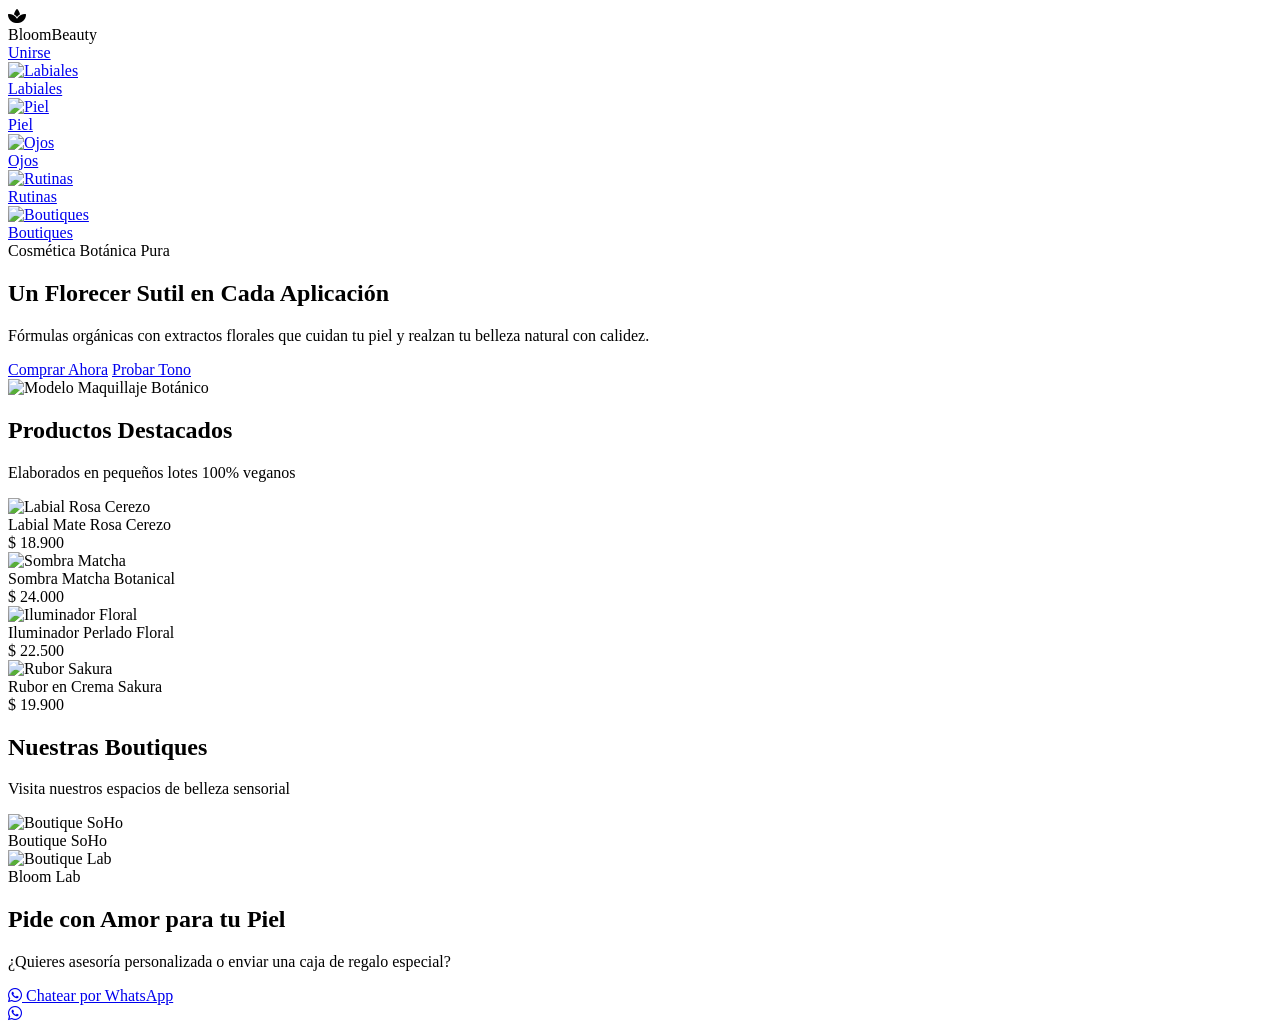
==== index.html @ dfe3e318 "Subiendo html" ====
<!DOCTYPE html>
<html lang="es">
<head>
    <meta charset="UTF-8">
    <meta name="viewport" content="width=device-width, initial-scale=1.0, viewport-fit=cover">
    <title>BloomBeauty Mobile - Cosmética Botánica</title>
    <link rel="stylesheet" href="styles.css">
    
    <!-- Fuentes de Google -->
    <link rel="preconnect" href="https://fonts.googleapis.com">
    <link rel="preconnect" href="https://fonts.gstatic.com" crossorigin>
    <link href="https://fonts.googleapis.com/css2?family=Playfair+Display:ital,wght@0,500;0,700;1,400&family=Plus+Jakarta+Sans:wght@400;500;600;700&display=swap" rel="stylesheet">
    
    <!-- Iconos FontAwesome -->
    <link rel="stylesheet" href="https://cdnjs.cloudflare.com/ajax/libs/font-awesome/6.4.0/css/all.min.css">
</head>
<body>

  <!-- Marco de iPhone 14 Pro Max -->
  <div class="iphone-frame">
    
    <!-- Área Superior con Isla Dinámica -->
    <div class="safe-area-top">
      <div class="dynamic-island"></div>
    </div>

    <!-- Encabezado de la App -->
    <header class="header">
      <div class="logo-container">
        <div class="logo-icon">
          <i class="fa-solid fa-spa"></i>
        </div>
        <span class="logo-title">BloomBeauty</span>
      </div>
      <a href="https://wa.me/573125105438" target="_blank" class="btn-pill-sm">Unirse</a>
    </header>

    <!-- Contenido Principal Desplazable -->
    <main class="main-content">

      <!-- Historias tipo Instagram con Scroll Horizontal -->
      <section class="stories-bar">
        <a href="#labiales" class="story-item">
          <div class="story-ring">
            <img src="https://images.unsplash.com/photo-1586495777744-4413f21062fa?q=80&w=200&auto=format&fit=crop" alt="Labiales">
          </div>
          <span>Labiales</span>
        </a>

        <a href="#piel" class="story-item">
          <div class="story-ring">
            <img src="https://images.unsplash.com/photo-1522337360788-8b13dee7a37e?q=80&w=200&auto=format&fit=crop" alt="Piel">
          </div>
          <span>Piel</span>
        </a>

        <a href="#ojos" class="story-item">
          <div class="story-ring">
            <img src="https://images.unsplash.com/photo-1512496015851-a90fb38ba796?q=80&w=200&auto=format&fit=crop" alt="Ojos">
          </div>
          <span>Ojos</span>
        </a>

        <a href="#rutinas" class="story-item">
          <div class="story-ring">
            <img src="https://images.unsplash.com/photo-1596462502278-27bfdc403348?q=80&w=200&auto=format&fit=crop" alt="Rutinas">
          </div>
          <span>Rutinas</span>
        </a>

        <a href="#boutiques" class="story-item">
          <div class="story-ring">
            <img src="https://images.unsplash.com/photo-1560066984-138dadb4c035?q=80&w=200&auto=format&fit=crop" alt="Boutiques">
          </div>
          <span>Boutiques</span>
        </a>
      </section>

      <!-- Seccion Hero -->
      <section class="hero-card">
        <span class="hero-badge">Cosmética Botánica Pura</span>
        <h1 class="hero-title">Un Florecer Sutil en Cada Aplicación</h1>
        <p class="hero-desc">Fórmulas orgánicas con extractos florales que cuidan tu piel y realzan tu belleza natural con calidez.</p>
        
        <div class="hero-actions">
          <a href="https://wa.me/573125105438" target="_blank" class="btn-primary">Comprar Ahora</a>
          <a href="#tienda" class="btn-secondary">Probar Tono</a>
        </div>

        <div class="arch-frame-hero">
          <img src="https://images.unsplash.com/photo-1522337360788-8b13dee7a37e?q=80&w=800&auto=format&fit=crop" alt="Modelo Maquillaje Botánico">
        </div>
      </section>

      <!-- Seccion Productos Destacados en Arcos -->
      <section id="tienda" class="section-container">
        <div class="section-header">
          <h2>Productos Destacados</h2>
          <p>Elaborados en pequeños lotes 100% veganos</p>
        </div>

        <div class="products-grid">
          <!-- Producto 1 -->
          <div class="product-card">
            <div class="product-arch">
              <img src="https://images.unsplash.com/photo-1586495777744-4413f21062fa?q=80&w=400&auto=format&fit=crop" alt="Labial Rosa Cerezo">
            </div>
            <div class="product-title">Labial Mate Rosa Cerezo</div>
            <div class="product-price">$ 18.900</div>
          </div>

          <!-- Producto 2 -->
          <div class="product-card">
            <div class="product-arch">
              <img src="https://images.unsplash.com/photo-1512496015851-a90fb38ba796?q=80&w=400&auto=format&fit=crop" alt="Sombra Matcha">
            </div>
            <div class="product-title">Sombra Matcha Botanical</div>
            <div class="product-price">$ 24.000</div>
          </div>

          <!-- Producto 3 -->
          <div class="product-card">
            <div class="product-arch">
              <img src="https://images.unsplash.com/photo-1596462502278-27bfdc403348?q=80&w=400&auto=format&fit=crop" alt="Iluminador Floral">
            </div>
            <div class="product-title">Iluminador Perlado Floral</div>
            <div class="product-price">$ 22.500</div>
          </div>

          <!-- Producto 4 -->
          <div class="product-card">
            <div class="product-arch">
              <img src="https://images.unsplash.com/photo-1522337094846-8a83811221f6?q=80&w=400&auto=format&fit=crop" alt="Rubor Sakura">
            </div>
            <div class="product-title">Rubor en Crema Sakura</div>
            <div class="product-price">$ 19.900</div>
          </div>
        </div>
      </section>

      <!-- Galeria de Boutiques en Arcos -->
      <section id="boutiques" class="section-container">
        <div class="section-header">
          <h2>Nuestras Boutiques</h2>
          <p>Visita nuestros espacios de belleza sensorial</p>
        </div>

        <div class="gallery-arch-grid">
          <div class="gallery-arch-card">
            <img src="https://images.unsplash.com/photo-1560066984-138dadb4c035?q=80&w=400&auto=format&fit=crop" alt="Boutique SoHo">
            <div class="gallery-label">Boutique SoHo</div>
          </div>
          <div class="gallery-arch-card">
            <img src="https://images.unsplash.com/photo-1527799820374-dcf8d9d4a388?q=80&w=400&auto=format&fit=crop" alt="Boutique Lab">
            <div class="gallery-label">Bloom Lab</div>
          </div>
        </div>
      </section>

      <!-- Banner de Pedidos y Regalos por WhatsApp -->
      <section class="cta-banner">
        <h2>Pide con Amor para tu Piel</h2>
        <p>¿Quieres asesoría personalizada o enviar una caja de regalo especial?</p>
        <a href="https://wa.me/573125105438" target="_blank" class="btn-whatsapp">
          <i class="fa-brands fa-whatsapp text-lg"></i>
          Chatear por WhatsApp
        </a>
      </section>

    </main>

    <!-- Boton Flotante de WhatsApp -->
    <a href="https://wa.me/573125105438" target="_blank" class="floating-whatsapp" aria-label="Contacto por WhatsApp">
      <i class="fa-brands fa-whatsapp text-2xl text-white"></i>
    </a>

  </div>

</body>
</html>
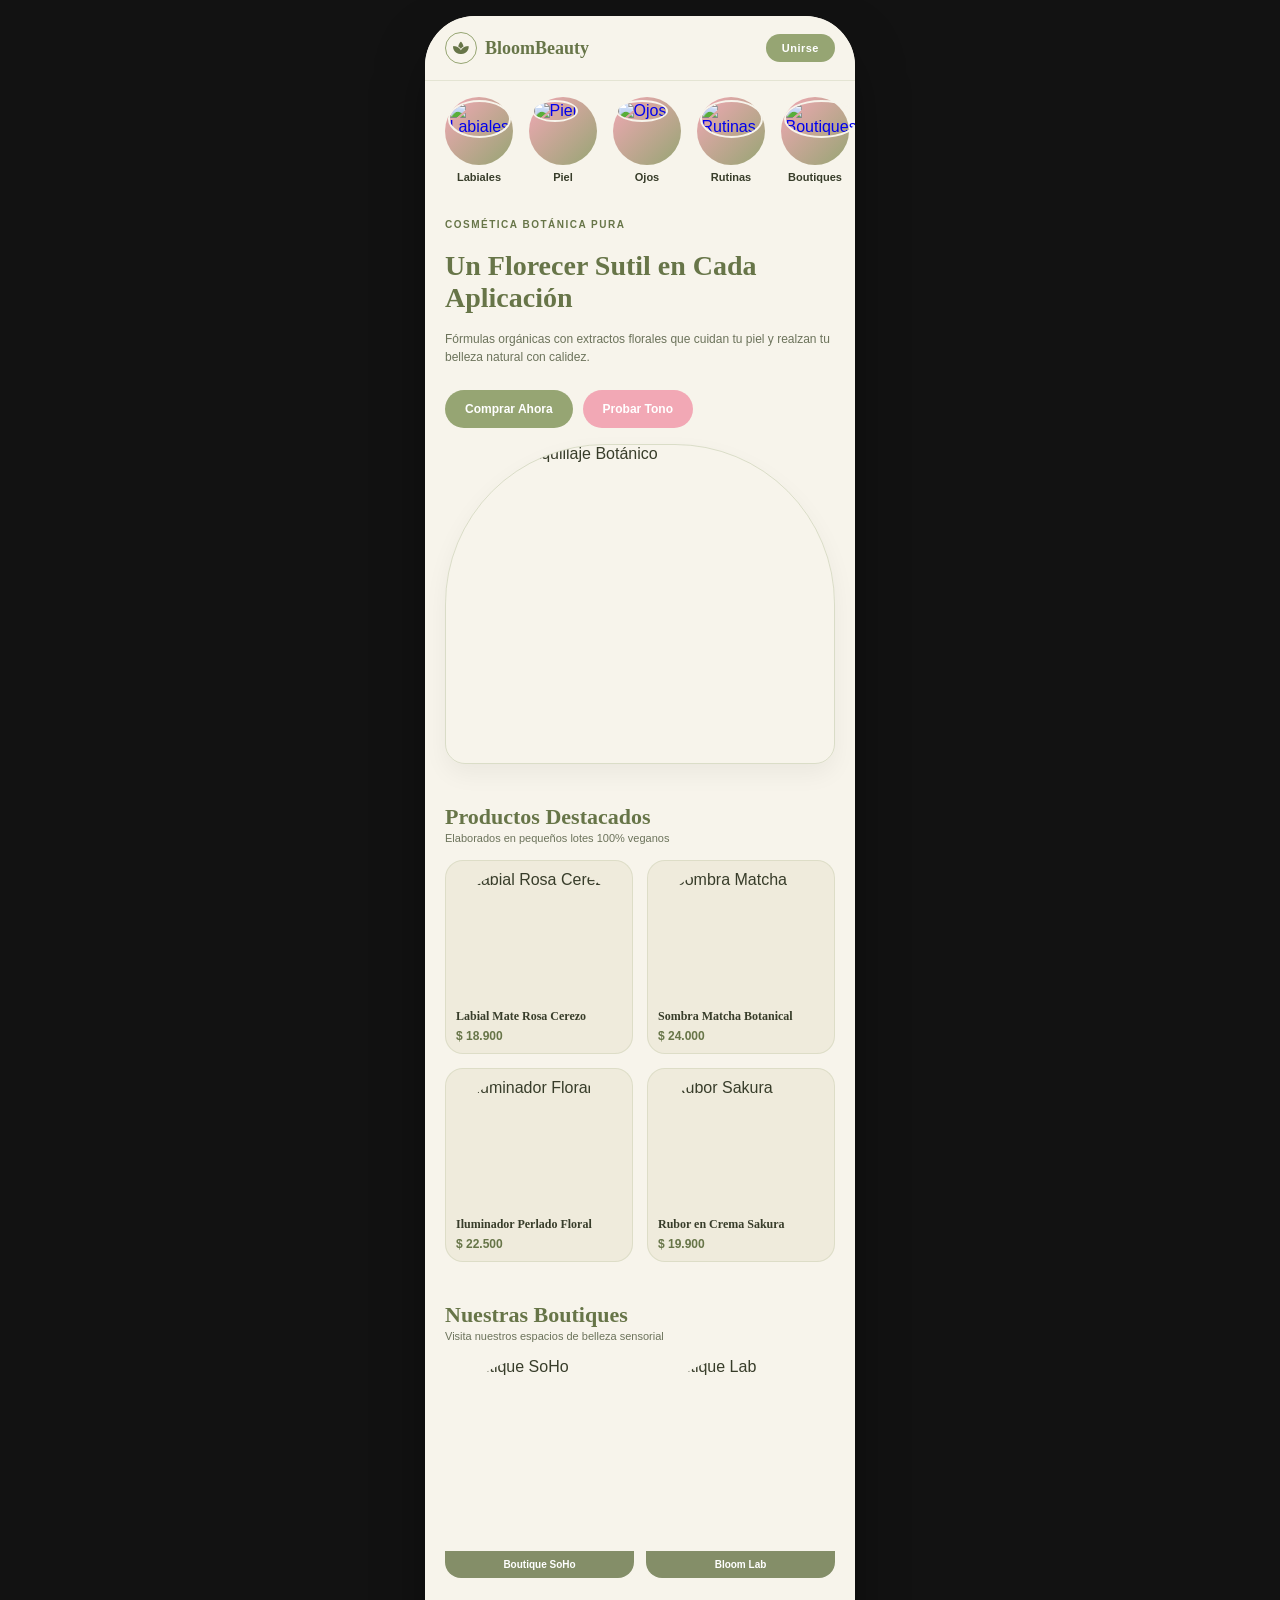
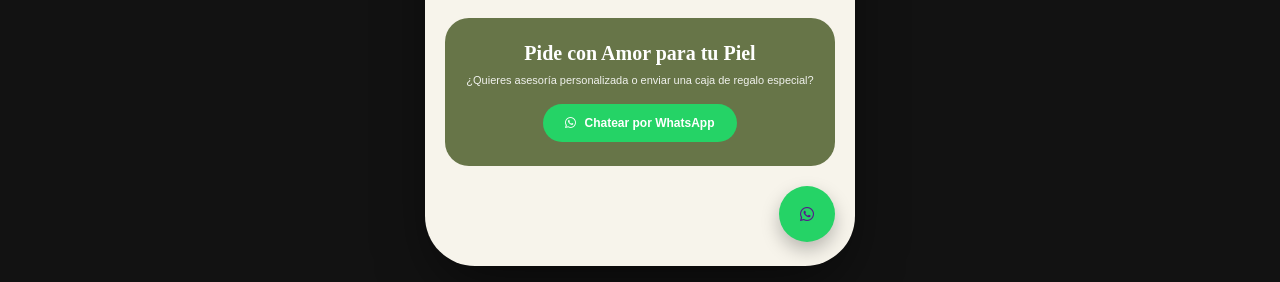
==== commit 0dd1b638: "correccion de link, isla dinamica" ====
--- a/index.html
+++ b/index.html
@@ -18,11 +18,6 @@
 
   <!-- Marco de iPhone 14 Pro Max -->
   <div class="iphone-frame">
-    
-    <!-- Área Superior con Isla Dinámica -->
-    <div class="safe-area-top">
-      <div class="dynamic-island"></div>
-    </div>
 
     <!-- Encabezado de la App -->
     <header class="header">
@@ -32,7 +27,7 @@
         </div>
         <span class="logo-title">BloomBeauty</span>
       </div>
-      <a href="https://wa.me/573125105438" target="_blank" class="btn-pill-sm">Unirse</a>
+      <a href="" target="_blank" class="btn-pill-sm">Unirse</a>
     </header>
 
     <!-- Contenido Principal Desplazable -->
@@ -83,7 +78,7 @@
         <p class="hero-desc">Fórmulas orgánicas con extractos florales que cuidan tu piel y realzan tu belleza natural con calidez.</p>
         
         <div class="hero-actions">
-          <a href="https://wa.me/573125105438" target="_blank" class="btn-primary">Comprar Ahora</a>
+          <a href="" target="_blank" class="btn-primary">Comprar Ahora</a>
           <a href="#tienda" class="btn-secondary">Probar Tono</a>
         </div>
 
@@ -161,7 +156,7 @@
       <section class="cta-banner">
         <h2>Pide con Amor para tu Piel</h2>
         <p>¿Quieres asesoría personalizada o enviar una caja de regalo especial?</p>
-        <a href="https://wa.me/573125105438" target="_blank" class="btn-whatsapp">
+        <a href="" target="_blank" class="btn-whatsapp">
           <i class="fa-brands fa-whatsapp text-lg"></i>
           Chatear por WhatsApp
         </a>
@@ -170,7 +165,7 @@
     </main>
 
     <!-- Boton Flotante de WhatsApp -->
-    <a href="https://wa.me/573125105438" target="_blank" class="floating-whatsapp" aria-label="Contacto por WhatsApp">
+    <a href="" target="_blank" class="floating-whatsapp" aria-label="Contacto por WhatsApp">
       <i class="fa-brands fa-whatsapp text-2xl text-white"></i>
     </a>
 
--- a/styles.css
+++ b/styles.css
@@ -0,0 +1,382 @@
+/* ==========================================================================
+BloomBeauty - Estilos Móviles iPhone 14 Pro Max
+========================================================================== */
+
+/* Variables con la paleta de colores de referencia */
+:root {
+  --bg-cream: #F7F4EB;
+  --card-cream: #EFEBDC;
+  --sage-green: #96A573;
+  --sage-dark: #677548;
+  --sage-light: #C1CE9D;
+  --blush-pink: #F2A8B5;
+  --blush-dark: #E08B9B;
+  --text-dark: #383D2A;
+  --text-muted: #6C735B;
+  --font-serif: 'Playfair Display', serif;
+  --font-sans: 'Plus Jakarta Sans', sans-serif;
+}
+
+* {
+  box-sizing: border-box;
+  margin: 0;
+  padding: 0;
+  -webkit-tap-highlight-color: transparent;
+}
+
+body {
+  background-color: #121212;
+  font-family: var(--font-sans);
+  color: var(--text-dark);
+  display: flex;
+  justify-content: center;
+  align-items: center;
+  min-height: 100vh;
+  padding: 16px 0;
+}
+
+/* Envolvente Frame del iPhone 14 Pro Max (430px x 932px) */
+.iphone-frame {
+  width: 100%;
+  max-width: 430px;
+  min-height: 932px;
+  background-color: var(--bg-cream);
+  border-radius: 50px;
+  overflow: hidden;
+  box-shadow: 0 25px 60px -15px rgba(0, 0, 0, 0.6);
+  position: relative;
+  display: flex;
+  flex-direction: column;
+}
+
+/* Encabezado Principal */
+.header {
+  padding: 16px 20px;
+  display: flex;
+  align-items: center;
+  justify-content: space-between;
+  background-color: var(--bg-cream);
+  border-bottom: 1px solid rgba(150, 165, 115, 0.2);
+  position: sticky;
+  top: 0;
+  z-index: 900;
+}
+
+.logo-container {
+  display: flex;
+  align-items: center;
+  gap: 8px;
+}
+
+.logo-icon {
+  width: 32px;
+  height: 32px;
+  border-radius: 50%;
+  border: 1.5px solid var(--sage-green);
+  display: flex;
+  align-items: center;
+  justify-content: center;
+  color: var(--sage-dark);
+  font-size: 14px;
+}
+
+.logo-title {
+  font-family: var(--font-serif);
+  font-size: 18px;
+  font-weight: 700;
+  color: var(--sage-dark);
+  line-height: 1;
+}
+
+.btn-pill-sm {
+  background-color: var(--sage-green);
+  color: #FFFFFF;
+  padding: 8px 16px;
+  border-radius: 20px;
+  text-decoration: none;
+  font-size: 11px;
+  font-weight: 700;
+  letter-spacing: 0.5px;
+}
+
+/* Contenido Principal con Scroll Interno */
+.main-content {
+  flex: 1;
+  overflow-y: auto;
+  padding-bottom: 80px;
+}
+
+.main-content::-webkit-scrollbar {
+  display: none;
+}
+
+/* Historias tipo Instagram con Scroll Horizontal */
+.stories-bar {
+  display: flex;
+  gap: 16px;
+  padding: 16px 20px;
+  overflow-x: auto;
+  scrollbar-width: none;
+}
+
+.stories-bar::-webkit-scrollbar {
+  display: none;
+}
+
+.story-item {
+  display: flex;
+  flex-direction: column;
+  align-items: center;
+  gap: 6px;
+  flex-shrink: 0;
+  text-decoration: none;
+}
+
+.story-ring {
+  width: 68px;
+  height: 68px;
+  border-radius: 50%;
+  padding: 2.5px;
+  background: linear-gradient(135deg, var(--blush-pink), var(--sage-green));
+}
+
+.story-ring img {
+  width: 100%;
+  height: 100%;
+  border-radius: 50%;
+  object-fit: cover;
+  border: 2px solid var(--bg-cream);
+}
+
+.story-item span {
+  font-size: 11px;
+  font-weight: 600;
+  color: var(--text-dark);
+}
+
+/* Tarjeta Hero */
+.hero-card {
+  padding: 20px;
+  display: flex;
+  flex-direction: column;
+  gap: 16px;
+  position: relative;
+}
+
+.hero-badge {
+  font-size: 10px;
+  text-transform: uppercase;
+  letter-spacing: 1.5px;
+  color: var(--sage-dark);
+  font-weight: 700;
+}
+
+.hero-title {
+  font-family: var(--font-serif);
+  font-size: 28px;
+  line-height: 1.15;
+  color: var(--sage-dark);
+  margin-top: 4px;
+}
+
+.hero-desc {
+  font-size: 12px;
+  color: var(--text-muted);
+  line-height: 1.5;
+}
+
+.hero-actions {
+  display: flex;
+  gap: 10px;
+  margin-top: 8px;
+}
+
+.btn-primary {
+  background-color: var(--sage-green);
+  color: #FFFFFF;
+  padding: 12px 20px;
+  border-radius: 25px;
+  text-decoration: none;
+  font-size: 12px;
+  font-weight: 700;
+}
+
+.btn-secondary {
+  background-color: var(--blush-pink);
+  color: #FFFFFF;
+  padding: 12px 20px;
+  border-radius: 25px;
+  text-decoration: none;
+  font-size: 12px;
+  font-weight: 700;
+}
+
+/* Marco en Arco Hero */
+.arch-frame-hero {
+  width: 100%;
+  height: 320px;
+  border-radius: 160px 160px 20px 20px;
+  overflow: hidden;
+  border: 1px solid rgba(150, 165, 115, 0.3);
+  box-shadow: 0 10px 25px rgba(0,0,0,0.05);
+}
+
+.arch-frame-hero img {
+  width: 100%;
+  height: 100%;
+  object-fit: cover;
+}
+
+/* Grid de Productos */
+.section-container {
+  padding: 20px;
+}
+
+.section-header {
+  margin-bottom: 16px;
+}
+
+.section-header h2 {
+  font-family: var(--font-serif);
+  font-size: 22px;
+  color: var(--sage-dark);
+}
+
+.section-header p {
+  font-size: 11px;
+  color: var(--text-muted);
+  margin-top: 2px;
+}
+
+.products-grid {
+  display: grid;
+  grid-template-columns: 1fr 1fr;
+  gap: 14px;
+}
+
+.product-card {
+  background: var(--card-cream);
+  padding: 10px;
+  border-radius: 18px;
+  border: 1px solid rgba(150, 165, 115, 0.2);
+  display: flex;
+  flex-direction: column;
+}
+
+.product-arch {
+  width: 100%;
+  height: 130px;
+  border-radius: 60px 60px 12px 12px;
+  overflow: hidden;
+  margin-bottom: 8px;
+}
+
+.product-arch img {
+  width: 100%;
+  height: 100%;
+  object-fit: cover;
+}
+
+.product-title {
+  font-family: var(--font-serif);
+  font-size: 12px;
+  font-weight: 700;
+  color: var(--text-dark);
+  line-height: 1.3;
+}
+
+.product-price {
+  font-size: 12px;
+  font-weight: 700;
+  color: var(--sage-dark);
+  margin-top: 4px;
+}
+
+/* Galería en Arcos */
+.gallery-arch-grid {
+  display: flex;
+  gap: 12px;
+}
+
+.gallery-arch-card {
+  flex: 1;
+  height: 220px;
+  border-radius: 90px 90px 16px 16px;
+  overflow: hidden;
+  position: relative;
+}
+
+.gallery-arch-card img {
+  width: 100%;
+  height: 100%;
+  object-fit: cover;
+}
+
+.gallery-label {
+  position: absolute;
+  bottom: 0;
+  left: 0;
+  right: 0;
+  background: rgba(103, 117, 72, 0.8);
+  color: white;
+  font-size: 10px;
+  font-weight: 600;
+  text-align: center;
+  padding: 8px;
+  backdrop-filter: blur(4px);
+}
+
+/* Banner CTA */
+.cta-banner {
+  margin: 20px;
+  padding: 24px 18px;
+  background-color: var(--sage-dark);
+  color: white;
+  border-radius: 24px;
+  text-align: center;
+  position: relative;
+}
+
+.cta-banner h2 {
+  font-family: var(--font-serif);
+  font-size: 20px;
+  margin-bottom: 8px;
+}
+
+.cta-banner p {
+  font-size: 11px;
+  opacity: 0.9;
+  line-height: 1.4;
+  margin-bottom: 16px;
+}
+
+.btn-whatsapp {
+  display: inline-flex;
+  align-items: center;
+  justify-content: center;
+  gap: 8px;
+  background-color: #25D366;
+  color: white;
+  padding: 12px 22px;
+  border-radius: 20px;
+  text-decoration: none;
+  font-weight: 700;
+  font-size: 12px;
+}
+
+/* Botón Flotante WhatsApp */
+.floating-whatsapp {
+  position: absolute;
+  bottom: 24px;
+  right: 20px;
+  width: 56px;
+  height: 56px;
+  background-color: #25D366;
+  border-radius: 50%;
+  display: flex;
+  align-items: center;
+  justify-content: center;
+  box-shadow: 0 8px 18px rgba(0,0,0,0.25);
+  z-index: 1000;
+  text-decoration: none;
+}
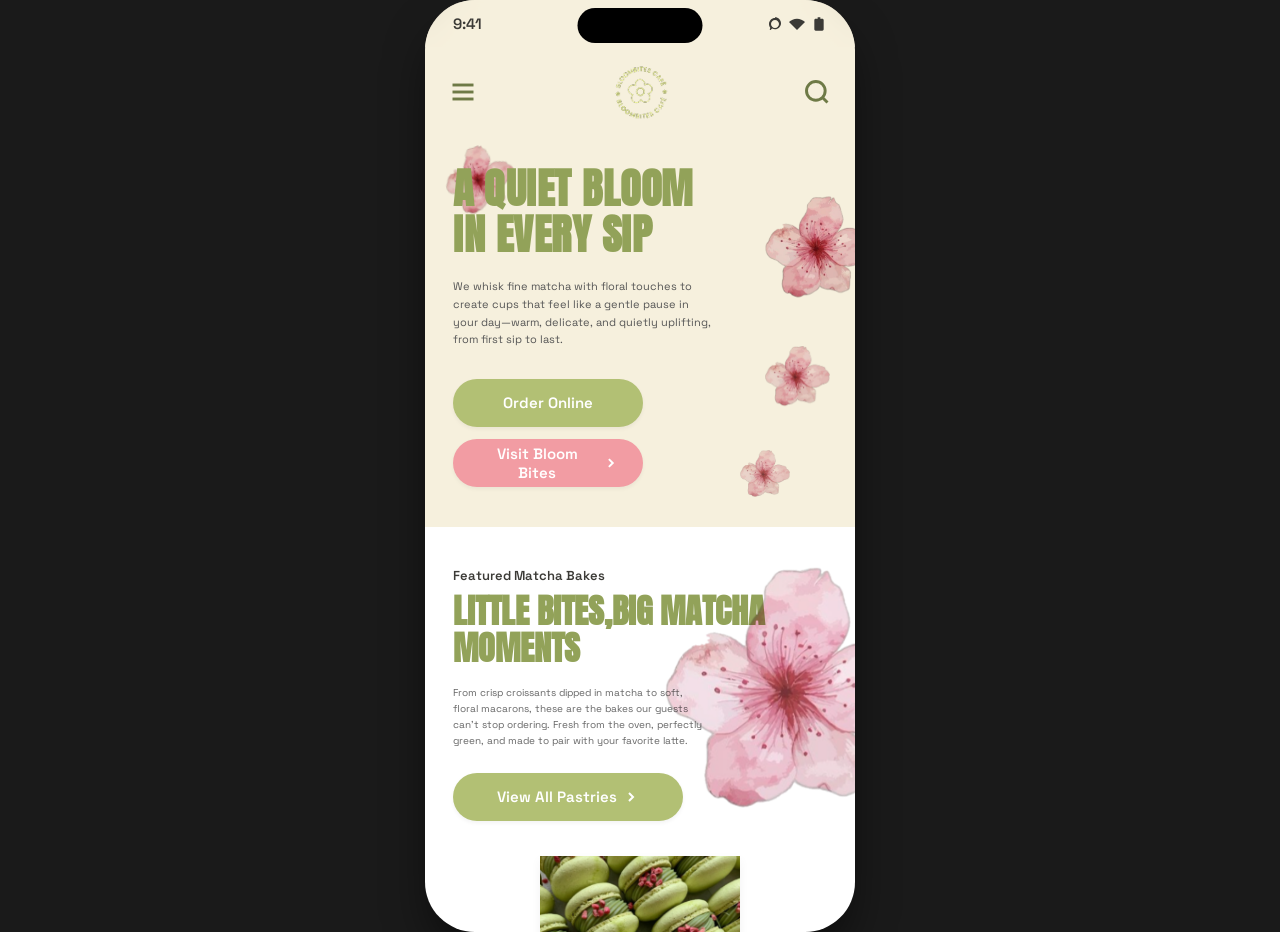
==== commit 30a2fbe4: "correccion de todo" ====
--- a/index.html
+++ b/index.html
@@ -1,174 +1,188 @@
 <!DOCTYPE html>
 <html lang="es">
 <head>
-    <meta charset="UTF-8">
-    <meta name="viewport" content="width=device-width, initial-scale=1.0, viewport-fit=cover">
-    <title>BloomBeauty Mobile - Cosmética Botánica</title>
-    <link rel="stylesheet" href="styles.css">
-    
-    <!-- Fuentes de Google -->
-    <link rel="preconnect" href="https://fonts.googleapis.com">
-    <link rel="preconnect" href="https://fonts.gstatic.com" crossorigin>
-    <link href="https://fonts.googleapis.com/css2?family=Playfair+Display:ital,wght@0,500;0,700;1,400&family=Plus+Jakarta+Sans:wght@400;500;600;700&display=swap" rel="stylesheet">
-    
-    <!-- Iconos FontAwesome -->
-    <link rel="stylesheet" href="https://cdnjs.cloudflare.com/ajax/libs/font-awesome/6.4.0/css/all.min.css">
+  <meta charset="UTF-8">
+  <meta name="viewport" content="width=device-width, initial-scale=1.0">
+  <title>BloomBites Cafe</title>
+  <link rel="stylesheet" href="styles.css">
+  <link rel="preconnect" href="https://fonts.googleapis.com">
+  <link rel="preconnect" href="https://fonts.gstatic.com" crossorigin>
+  <link href="https://fonts.googleapis.com/css2?family=Anton&family=Space+Grotesk:wght@400;500;600;700&display=swap" rel="stylesheet">
 </head>
 <body>
 
-  <!-- Marco de iPhone 14 Pro Max -->
-  <div class="iphone-frame">
+  <div class="iphone-viewport">
+    
+    <!-- iPhone 16 Plus Status Bar -->
+    <div class="status-bar">
+      <div class="time">9:41</div>
+      <div class="dynamic-island"></div>
+      <div class="icons">
+        <svg class="icon" viewBox="0 0 24 24"><path fill="currentColor" d="M12 3c-4.97 0-9 4.03-9 9 0 2.12.74 4.07 1.97 5.61L4.35 19.4c-.39.39-.39 1.02 0 1.41.39.39 1.02.39 1.41 0l1.9-1.9C9.22 19.55 10.57 20 12 20c4.97 0 9-4.03 9-9s-4.03-9-9-9zm0 15c-3.31 0-6-2.69-6-6s2.69-6 6-6 6 2.69 6 6-2.69 6-6 6z"/></svg>
+        <svg class="icon" viewBox="0 0 24 24"><path fill="currentColor" d="M12 4C7.31 4 3.07 5.9 0 8.98L12 21 24 8.98C20.93 5.9 16.69 4 12 4z"/></svg>
+        <svg class="icon" viewBox="0 0 24 24"><path fill="currentColor" d="M17 4h-3V2h-4v2H7c-1.1 0-2 .9-2 2v14c0 1.1.9 2 2 2h10c1.1 0 2-.9 2-2V6c0-1.1-.9-2-2-2z"/></svg>
+      </div>
+    </div>
 
-    <!-- Encabezado de la App -->
-    <header class="header">
-      <div class="logo-container">
-        <div class="logo-icon">
-          <i class="fa-solid fa-spa"></i>
-        </div>
-        <span class="logo-title">BloomBeauty</span>
-      </div>
-      <a href="" target="_blank" class="btn-pill-sm">Unirse</a>
-    </header>
+    <div class="app-content">
 
-    <!-- Contenido Principal Desplazable -->
-    <main class="main-content">
+      <!-- Navigation Bar -->
+      <nav class="navbar">
+        <button class="nav-btn" aria-label="Menu">
+          <svg viewBox="0 0 24 24" fill="none" stroke="currentColor" stroke-width="2.5"><line x1="3" y1="6" x2="21" y2="6"/><line x1="3" y1="12" x2="21" y2="12"/><line x1="3" y1="18" x2="21" y2="18"/></svg>
+        </button>
+        
+        <img src="images/blossomcafe 1.png" class="brand-logo-img" alt="BloomBites Cafe Logo">
 
-      <!-- Historias tipo Instagram con Scroll Horizontal -->
-      <section class="stories-bar">
-        <a href="#labiales" class="story-item">
-          <div class="story-ring">
-            <img src="https://images.unsplash.com/photo-1586495777744-4413f21062fa?q=80&w=200&auto=format&fit=crop" alt="Labiales">
-          </div>
-          <span>Labiales</span>
-        </a>
+        <button class="nav-btn" aria-label="Search">
+          <svg viewBox="0 0 24 24" fill="none" stroke="currentColor" stroke-width="2.5"><circle cx="11" cy="11" r="8"/><line x1="21" y1="21" x2="16.65" y2="16.65"/></svg>
+        </button>
+      </nav>
 
-        <a href="#piel" class="story-item">
-          <div class="story-ring">
-            <img src="https://images.unsplash.com/photo-1522337360788-8b13dee7a37e?q=80&w=200&auto=format&fit=crop" alt="Piel">
-          </div>
-          <span>Piel</span>
-        </a>
+      <!-- HERO SECTION -->
+      <section class="hero-section">
+        <!-- Cherry Blossoms -->
+        <img src="images/Flor de cerezo decorativa.png" class="flower-deco flower-top-left" alt="Flor de cerezo decorativa">
+        <img src="images/Flor de cerezo decorativa.png" class="flower-deco flower-top-right" alt="Flor de cerezo decorativa">
+        <img src="images/Flor de cerezo decorativa.png" class="flower-deco flower-mid-right" alt="Flor de cerezo decorativa">
+        <img src="images/Flor de cerezo decorativa.png" class="flower-deco flower-bottom-right" alt="Flor de cerezo decorativa">
 
-        <a href="#ojos" class="story-item">
-          <div class="story-ring">
-            <img src="https://images.unsplash.com/photo-1512496015851-a90fb38ba796?q=80&w=200&auto=format&fit=crop" alt="Ojos">
-          </div>
-          <span>Ojos</span>
-        </a>
+        <h1 class="hero-title">
+          A Quiet Bloom<br>in Every Sip
+        </h1>
 
-        <a href="#rutinas" class="story-item">
-          <div class="story-ring">
-            <img src="https://images.unsplash.com/photo-1596462502278-27bfdc403348?q=80&w=200&auto=format&fit=crop" alt="Rutinas">
-          </div>
-          <span>Rutinas</span>
-        </a>
+        <p class="hero-desc">
+          We whisk fine matcha with floral touches to create cups that feel like a gentle pause in your day—warm, delicate, and quietly uplifting, from first sip to last.
+        </p>
 
-        <a href="#boutiques" class="story-item">
-          <div class="story-ring">
-            <img src="https://images.unsplash.com/photo-1560066984-138dadb4c035?q=80&w=200&auto=format&fit=crop" alt="Boutiques">
-          </div>
-          <span>Boutiques</span>
-        </a>
-      </section>
-
-      <!-- Seccion Hero -->
-      <section class="hero-card">
-        <span class="hero-badge">Cosmética Botánica Pura</span>
-        <h1 class="hero-title">Un Florecer Sutil en Cada Aplicación</h1>
-        <p class="hero-desc">Fórmulas orgánicas con extractos florales que cuidan tu piel y realzan tu belleza natural con calidez.</p>
-        
-        <div class="hero-actions">
-          <a href="" target="_blank" class="btn-primary">Comprar Ahora</a>
-          <a href="#tienda" class="btn-secondary">Probar Tono</a>
-        </div>
-
-        <div class="arch-frame-hero">
-          <img src="https://images.unsplash.com/photo-1522337360788-8b13dee7a37e?q=80&w=800&auto=format&fit=crop" alt="Modelo Maquillaje Botánico">
+        <div class="hero-buttons">
+          <button class="btn btn-green">Order Online</button>
+          <button class="btn btn-pink">
+            Visit Bloom Bites 
+            <svg class="btn-arrow" viewBox="0 0 24 24" fill="none" stroke="currentColor" stroke-width="3"><polyline points="9 18 15 12 9 6"/></svg>
+          </button>
         </div>
       </section>
 
-      <!-- Seccion Productos Destacados en Arcos -->
-      <section id="tienda" class="section-container">
-        <div class="section-header">
-          <h2>Productos Destacados</h2>
-          <p>Elaborados en pequeños lotes 100% veganos</p>
+      <!-- FEATURED SECTION -->
+      <section class="featured-section">
+        <img src="images/Flor de cerezo decorativa.png" class="flower-deco feature-bg-flower" alt="Flor decorativa de fondo">
+
+        <div class="section-subtitle">Featured Matcha Bakes</div>
+        <h2 class="section-title">
+          Little Bites,Big Matcha<br>Moments
+        </h2>
+
+        <p class="featured-desc">
+          From crisp croissants dipped in matcha to soft, floral macarons, these are the bakes our guests can't stop ordering. Fresh from the oven, perfectly green, and made to pair with your favorite latte.
+        </p>
+
+        <div class="btn-wrapper">
+          <button class="btn btn-green btn-with-arrow">
+            View All Pastries
+            <svg class="btn-arrow" viewBox="0 0 24 24" fill="none" stroke="currentColor" stroke-width="3"><polyline points="9 18 15 12 9 6"/></svg>
+          </button>
         </div>
 
-        <div class="products-grid">
-          <!-- Producto 1 -->
+        <!-- Product Slider -->
+        <div class="product-slider">
+          <button class="slider-arrow arrow-left" aria-label="Anterior">
+            <svg viewBox="0 0 24 24" fill="none" stroke="currentColor" stroke-width="3"><polyline points="15 18 9 12 15 6"/></svg>
+          </button>
+
           <div class="product-card">
-            <div class="product-arch">
-              <img src="https://images.unsplash.com/photo-1586495777744-4413f21062fa?q=80&w=400&auto=format&fit=crop" alt="Labial Rosa Cerezo">
-            </div>
-            <div class="product-title">Labial Mate Rosa Cerezo</div>
-            <div class="product-price">$ 18.900</div>
+            <img src="images/Matcha Raspberry Blossom Macarons.png" class="product-img" alt="Matcha Raspberry Blossom Macarons">
+            <h3 class="product-title">Matcha Raspberry<br>Blossom Macarons</h3>
+            <div class="product-price">$ 4.99</div>
           </div>
 
-          <!-- Producto 2 -->
-          <div class="product-card">
-            <div class="product-arch">
-              <img src="https://images.unsplash.com/photo-1512496015851-a90fb38ba796?q=80&w=400&auto=format&fit=crop" alt="Sombra Matcha">
+          <button class="slider-arrow arrow-right" aria-label="Siguiente">
+            <svg viewBox="0 0 24 24" fill="none" stroke="currentColor" stroke-width="3"><polyline points="9 18 15 12 9 6"/></svg>
+          </button>
+        </div>
+      </section>
+
+      <!-- BRANCHES SECTION -->
+      <section class="branches-section">
+        <div class="section-subtitle center">Our Branches</div>
+        <h2 class="section-title center">TOP BloomBites in NYC</h2>
+
+        <div class="branch-slider">
+          <button class="slider-arrow arrow-left" aria-label="Anterior">
+            <svg viewBox="0 0 24 24" fill="none" stroke="currentColor" stroke-width="3"><polyline points="15 18 9 12 15 6"/></svg>
+          </button>
+
+          <div class="arch-card">
+            <div class="arch-frame">
+              <img src="images/more matcha storefront.png" class="arch-img" alt="more matcha storefront">
             </div>
-            <div class="product-title">Sombra Matcha Botanical</div>
-            <div class="product-price">$ 24.000</div>
+            <div class="arch-footer">
+              <span class="branch-name">Name</span>
+              <button class="btn-find">
+                Find us 
+                <svg viewBox="0 0 24 24" fill="currentColor"><path d="M12 2C8.13 2 5 5.13 5 9c0 5.25 7 13 7 13s7-7.75 7-13c0-3.87-3.13-7-7-7zm0 9.5c-1.38 0-2.5-1.12-2.5-2.5s1.12-2.5 2.5-2.5 2.5 1.12 2.5 2.5-1.12 2.5-2.5 2.5z"/></svg>
+              </button>
+            </div>
           </div>
 
-          <!-- Producto 3 -->
-          <div class="product-card">
-            <div class="product-arch">
-              <img src="https://images.unsplash.com/photo-1596462502278-27bfdc403348?q=80&w=400&auto=format&fit=crop" alt="Iluminador Floral">
-            </div>
-            <div class="product-title">Iluminador Perlado Floral</div>
-            <div class="product-price">$ 22.500</div>
-          </div>
+          <button class="slider-arrow arrow-right" aria-label="Siguiente">
+            <svg viewBox="0 0 24 24" fill="none" stroke="currentColor" stroke-width="3"><polyline points="9 18 15 12 9 6"/></svg>
+          </button>
+        </div>
+      </section>
 
-          <!-- Producto 4 -->
-          <div class="product-card">
-            <div class="product-arch">
-              <img src="https://images.unsplash.com/photo-1522337094846-8a83811221f6?q=80&w=400&auto=format&fit=crop" alt="Rubor Sakura">
-            </div>
-            <div class="product-title">Rubor en Crema Sakura</div>
-            <div class="product-price">$ 19.900</div>
+      <!-- ORDER / PROMO BANNER -->
+      <section class="promo-banner">
+        <img src="images/Matcha swirl background.png" class="promo-bg" alt="Matcha swirl background">
+        <div class="promo-overlay"></div>
+
+        <div class="promo-content">
+          <h2 class="promo-title">
+            Order with Love,<br>For your Love!
+          </h2>
+
+          <p class="promo-desc">
+            From crisp croissants dipped in matcha to soft, floral macarons, these are the bakes our guests can't stop ordering. Fresh from the oven, perfectly green, and made to pair with your favorite latte.
+          </p>
+
+          <div class="promo-buttons">
+            <button class="btn btn-green btn-icon">
+              Send a Gift Box
+              <svg viewBox="0 0 24 24" fill="none" stroke="currentColor" stroke-width="2"><rect x="3" y="8" width="18" height="12" rx="2"/><path d="M12 8v12"/><path d="M19 12H5"/><path d="M7.5 8C7 8 5 7 5 5.5S6.5 3 8 3c2.5 0 4 5 4 5s1.5-5 4-5c1.5 0 3 1.1 3 2.5S17 8 16.5 8"/></svg>
+            </button>
+
+            <button class="btn btn-pink btn-icon">
+              Schedule a Delivery
+              <svg viewBox="0 0 24 24" fill="none" stroke="currentColor" stroke-width="2"><rect x="3" y="4" width="18" height="18" rx="2" ry="2"/><line x1="16" y1="2" x2="16" y2="6"/><line x1="8" y1="2" x2="8" y2="6"/><line x1="3" y1="10" x2="21" y2="10"/><circle cx="12" cy="15" r="1"/></svg>
+            </button>
           </div>
         </div>
       </section>
 
-      <!-- Galeria de Boutiques en Arcos -->
-      <section id="boutiques" class="section-container">
-        <div class="section-header">
-          <h2>Nuestras Boutiques</h2>
-          <p>Visita nuestros espacios de belleza sensorial</p>
+      <!-- FOOTER -->
+      <footer class="footer">
+        <img src="images/blossomcafe 1.png" class="footer-logo-img" alt="BloomBites Cafe Logo Footer">
+
+        <ul class="footer-nav">
+          <li><a href="#">Shop</a></li>
+          <li><a href="#">Categories</a></li>
+          <li><a href="#">About</a></li>
+          <li><a href="#">Contact</a></li>
+        </ul>
+
+        <div class="footer-socials">
+          <a href="#" aria-label="Phone"><svg viewBox="0 0 24 24" fill="none" stroke="currentColor" stroke-width="2"><path d="M22 16.92v3a2 2 0 0 1-2.18 2 19.79 19.79 0 0 1-8.63-3.07 19.5 19.5 0 0 1-6-6 19.79 19.79 0 0 1-3.07-8.67A2 2 0 0 1 4.11 2h3a2 2 0 0 1 2 1.72 12.84 12.84 0 0 0 .7 2.81 2 2 0 0 1-.45 2.11L8.09 9.91a16 16 0 0 0 6 6l1.27-1.27a2 2 0 0 1 2.11-.45 12.84 12.84 0 0 0 2.81.7A2 2 0 0 1 22 16.92z"/></svg></a>
+          <a href="#" aria-label="Telegram"><svg viewBox="0 0 24 24" fill="none" stroke="currentColor" stroke-width="2"><line x1="22" y1="2" x2="11" y2="13"/><polygon points="22 2 15 22 11 13 2 9 22 2"/></svg></a>
+          <a href="#" aria-label="Location"><svg viewBox="0 0 24 24" fill="none" stroke="currentColor" stroke-width="2"><path d="M21 10c0 7-9 13-9 13s-9-6-9-13a9 9 0 0 1 18 0z"/><circle cx="12" cy="10" r="3"/></svg></a>
+          <a href="#" aria-label="Instagram"><svg viewBox="0 0 24 24" fill="none" stroke="currentColor" stroke-width="2"><rect x="2" y="2" width="20" height="20" rx="5" ry="5"/><path d="M16 11.37A4 4 0 1 1 12.63 8 4 4 0 0 1 16 11.37z"/><line x1="17.5" y1="6.5" x2="17.51" y2="6.5"/></svg></a>
         </div>
 
-        <div class="gallery-arch-grid">
-          <div class="gallery-arch-card">
-            <img src="https://images.unsplash.com/photo-1560066984-138dadb4c035?q=80&w=400&auto=format&fit=crop" alt="Boutique SoHo">
-            <div class="gallery-label">Boutique SoHo</div>
-          </div>
-          <div class="gallery-arch-card">
-            <img src="https://images.unsplash.com/photo-1527799820374-dcf8d9d4a388?q=80&w=400&auto=format&fit=crop" alt="Boutique Lab">
-            <div class="gallery-label">Bloom Lab</div>
-          </div>
+        <div class="footer-copy">
+          © 2025 Bloom Bites NYC. All rights reserved.
         </div>
-      </section>
+      </footer>
 
-      <!-- Banner de Pedidos y Regalos por WhatsApp -->
-      <section class="cta-banner">
-        <h2>Pide con Amor para tu Piel</h2>
-        <p>¿Quieres asesoría personalizada o enviar una caja de regalo especial?</p>
-        <a href="" target="_blank" class="btn-whatsapp">
-          <i class="fa-brands fa-whatsapp text-lg"></i>
-          Chatear por WhatsApp
-        </a>
-      </section>
-
-    </main>
-
-    <!-- Boton Flotante de WhatsApp -->
-    <a href="" target="_blank" class="floating-whatsapp" aria-label="Contacto por WhatsApp">
-      <i class="fa-brands fa-whatsapp text-2xl text-white"></i>
-    </a>
-
+    </div>
   </div>
 
 </body>
--- a/styles.css
+++ b/styles.css
@@ -1,382 +1,507 @@
-/* ==========================================================================
-BloomBeauty - Estilos Móviles iPhone 14 Pro Max
-========================================================================== */
-
-/* Variables con la paleta de colores de referencia */
 :root {
-  --bg-cream: #F7F4EB;
-  --card-cream: #EFEBDC;
-  --sage-green: #96A573;
-  --sage-dark: #677548;
-  --sage-light: #C1CE9D;
-  --blush-pink: #F2A8B5;
-  --blush-dark: #E08B9B;
-  --text-dark: #383D2A;
-  --text-muted: #6C735B;
-  --font-serif: 'Playfair Display', serif;
-  --font-sans: 'Plus Jakarta Sans', sans-serif;
+  --bg-cream: #f6f0dd;
+  --bg-white: #ffffff;
+  --text-primary: #3b3a36;
+  --text-olive-dark: #6e7a46;
+  --text-olive: #92a259;
+  --btn-green: #b2c074;
+  --btn-pink: #f29ca3;
+  --font-heading: 'Anton', sans-serif;
+  --font-body: 'Space Grotesk', sans-serif;
 }
 
 * {
   box-sizing: border-box;
   margin: 0;
   padding: 0;
-  -webkit-tap-highlight-color: transparent;
 }
 
 body {
-  background-color: #121212;
-  font-family: var(--font-sans);
-  color: var(--text-dark);
+  background-color: #1a1a1a;
   display: flex;
   justify-content: center;
   align-items: center;
   min-height: 100vh;
-  padding: 16px 0;
-}
-
-/* Envolvente Frame del iPhone 14 Pro Max (430px x 932px) */
-.iphone-frame {
-  width: 100%;
-  max-width: 430px;
-  min-height: 932px;
+  font-family: var(--font-body);
+  color: var(--text-primary);
+  -webkit-font-smoothing: antialiased;
+}
+
+/* Contenedor con las dimensiones exactas de iPhone 16 Plus */
+.iphone-viewport {
+  width: 430px;
+  height: 932px;
   background-color: var(--bg-cream);
+  position: relative;
+  overflow-y: auto;
+  overflow-x: hidden;
+  box-shadow: 0 25px 50px -12px rgba(0, 0, 0, 0.7);
   border-radius: 50px;
-  overflow: hidden;
-  box-shadow: 0 25px 60px -15px rgba(0, 0, 0, 0.6);
-  position: relative;
-  display: flex;
-  flex-direction: column;
-}
-
-/* Encabezado Principal */
-.header {
-  padding: 16px 20px;
-  display: flex;
-  align-items: center;
+}
+
+.iphone-viewport::-webkit-scrollbar {
+  display: none;
+}
+
+/* Status Bar de iOS */
+.status-bar {
+  height: 47px;
+  display: flex;
   justify-content: space-between;
-  background-color: var(--bg-cream);
-  border-bottom: 1px solid rgba(150, 165, 115, 0.2);
+  align-items: center;
+  padding: 0 28px;
   position: sticky;
   top: 0;
-  z-index: 900;
-}
-
-.logo-container {
-  display: flex;
-  align-items: center;
-  gap: 8px;
-}
-
-.logo-icon {
+  z-index: 100;
+  background-color: rgba(246, 240, 221, 0.95);
+  backdrop-filter: blur(10px);
+}
+
+.time {
+  font-weight: 600;
+  font-size: 15px;
+}
+
+.dynamic-island {
+  width: 125px;
+  height: 35px;
+  background-color: #000;
+  border-radius: 20px;
+  position: absolute;
+  left: 50%;
+  transform: translateX(-50%);
+  top: 8px;
+}
+
+.icons {
+  display: flex;
+  gap: 6px;
+  align-items: center;
+}
+
+.icons .icon {
+  width: 16px;
+  height: 16px;
+}
+
+/* Navigation Header */
+.navbar {
+  display: flex;
+  justify-content: space-between;
+  align-items: center;
+  padding: 12px 24px;
+}
+
+.nav-btn {
+  background: none;
+  border: none;
+  cursor: pointer;
+  color: var(--text-olive-dark);
+  width: 28px;
+  height: 28px;
+}
+
+.brand-logo-img {
+  width: 65px;
+  height: 65px;
+  object-fit: contain;
+}
+
+.footer-logo-img {
+  width: 75px;
+  height: 75px;
+  object-fit: contain;
+  filter: brightness(0) invert(1);
+  margin-bottom: 20px;
+}
+
+/* Shared Buttons Style */
+.btn {
+  height: 48px;
+  border-radius: 24px;
+  border: none;
+  font-family: var(--font-body);
+  font-weight: 600;
+  font-size: 15px;
+  color: white;
+  display: flex;
+  align-items: center;
+  justify-content: center;
+  padding: 0 24px;
+  cursor: pointer;
+  box-shadow: 0 2px 4px rgba(0,0,0,0.05);
+}
+
+.btn-green {
+  background-color: var(--btn-green);
+}
+
+.btn-pink {
+  background-color: var(--btn-pink);
+}
+
+.btn-arrow {
+  width: 16px;
+  height: 16px;
+  margin-left: 6px;
+}
+
+.btn-icon svg {
+  width: 18px;
+  height: 18px;
+  margin-left: 8px;
+}
+
+/* Hero Section */
+.hero-section {
+  padding: 30px 28px 40px;
+  position: relative;
+}
+
+.flower-deco {
+  position: absolute;
+  pointer-events: none;
+  mix-blend-mode: multiply;
+  object-fit: contain;
+}
+
+.flower-top-left {
+  width: 70px;
+  top: 10px;
+  left: 20px;
+  transform: rotate(-15deg);
+}
+
+.flower-top-right {
+  width: 110px;
+  top: 60px;
+  right: -20px;
+}
+
+.flower-mid-right {
+  width: 65px;
+  top: 210px;
+  right: 25px;
+  opacity: 0.9;
+}
+
+.flower-bottom-right {
+  width: 50px;
+  bottom: 30px;
+  right: 65px;
+  opacity: 0.8;
+}
+
+.hero-title {
+  font-family: var(--font-heading);
+  font-size: 42px;
+  line-height: 1.1;
+  color: var(--text-olive);
+  text-transform: uppercase;
+  margin-bottom: 20px;
+  position: relative;
+  z-index: 2;
+  letter-spacing: 0.5px;
+}
+
+.hero-desc {
+  font-size: 11px;
+  line-height: 1.6;
+  color: #555;
+  max-width: 260px;
+  margin-bottom: 30px;
+  position: relative;
+  z-index: 2;
+}
+
+.hero-buttons {
+  display: flex;
+  flex-direction: column;
+  gap: 12px;
+  width: 190px;
+  position: relative;
+  z-index: 2;
+}
+
+/* Featured Section */
+.featured-section {
+  background-color: var(--bg-white);
+  padding: 40px 28px;
+  position: relative;
+  overflow: hidden;
+}
+
+.feature-bg-flower {
+  width: 260px;
+  right: -70px;
+  top: 40px;
+  opacity: 0.85;
+}
+
+.section-subtitle {
+  font-size: 13px;
+  font-weight: 600;
+  color: var(--text-primary);
+  margin-bottom: 8px;
+}
+
+.section-subtitle.center {
+  text-align: center;
+}
+
+.section-title {
+  font-family: var(--font-heading);
+  font-size: 34px;
+  line-height: 1.1;
+  color: var(--text-olive);
+  text-transform: uppercase;
+  margin-bottom: 18px;
+}
+
+.section-title.center {
+  text-align: center;
+}
+
+.featured-desc {
+  font-size: 10px;
+  line-height: 1.6;
+  color: #666;
+  max-width: 250px;
+  margin-bottom: 24px;
+}
+
+.btn-wrapper {
+  margin-bottom: 35px;
+}
+
+.btn-with-arrow {
+  width: 230px;
+}
+
+/* Sliders */
+.product-slider, .branch-slider {
+  display: flex;
+  align-items: center;
+  justify-content: center;
+  gap: 12px;
+  position: relative;
+  z-index: 2;
+}
+
+.slider-arrow {
   width: 32px;
   height: 32px;
   border-radius: 50%;
-  border: 1.5px solid var(--sage-green);
+  background-color: #c4d094;
+  border: none;
   display: flex;
   align-items: center;
   justify-content: center;
-  color: var(--sage-dark);
-  font-size: 14px;
-}
-
-.logo-title {
-  font-family: var(--font-serif);
-  font-size: 18px;
+  cursor: pointer;
+  color: #333;
+  flex-shrink: 0;
+}
+
+.slider-arrow svg {
+  width: 16px;
+  height: 16px;
+}
+
+.product-card {
+  text-align: center;
+  width: 220px;
+}
+
+.product-img {
+  width: 200px;
+  height: 200px;
+  object-fit: cover;
+  margin-bottom: 12px;
+  box-shadow: 0 4px 10px rgba(0,0,0,0.05);
+}
+
+.product-title {
+  font-size: 13px;
+  font-weight: 600;
+  line-height: 1.3;
+  color: var(--text-primary);
+  margin-bottom: 6px;
+}
+
+.product-price {
+  font-size: 15px;
   font-weight: 700;
-  color: var(--sage-dark);
-  line-height: 1;
-}
-
-.btn-pill-sm {
-  background-color: var(--sage-green);
-  color: #FFFFFF;
-  padding: 8px 16px;
-  border-radius: 20px;
-  text-decoration: none;
-  font-size: 11px;
-  font-weight: 700;
-  letter-spacing: 0.5px;
-}
-
-/* Contenido Principal con Scroll Interno */
-.main-content {
-  flex: 1;
-  overflow-y: auto;
-  padding-bottom: 80px;
-}
-
-.main-content::-webkit-scrollbar {
-  display: none;
-}
-
-/* Historias tipo Instagram con Scroll Horizontal */
-.stories-bar {
-  display: flex;
-  gap: 16px;
-  padding: 16px 20px;
-  overflow-x: auto;
-  scrollbar-width: none;
-}
-
-.stories-bar::-webkit-scrollbar {
-  display: none;
-}
-
-.story-item {
+  color: var(--text-primary);
+}
+
+/* Branches Section */
+.branches-section {
+  background-color: var(--bg-cream);
+  padding: 35px 20px;
+}
+
+.arch-card {
+  background-color: var(--bg-cream);
+  border: 2px solid var(--btn-green);
+  border-radius: 120px 120px 0 0;
+  padding: 10px 10px 14px 10px;
+  width: 230px;
   display: flex;
   flex-direction: column;
   align-items: center;
-  gap: 6px;
-  flex-shrink: 0;
-  text-decoration: none;
-}
-
-.story-ring {
-  width: 68px;
-  height: 68px;
-  border-radius: 50%;
-  padding: 2.5px;
-  background: linear-gradient(135deg, var(--blush-pink), var(--sage-green));
-}
-
-.story-ring img {
+}
+
+.arch-frame {
   width: 100%;
-  height: 100%;
-  border-radius: 50%;
-  object-fit: cover;
-  border: 2px solid var(--bg-cream);
-}
-
-.story-item span {
-  font-size: 11px;
-  font-weight: 600;
-  color: var(--text-dark);
-}
-
-/* Tarjeta Hero */
-.hero-card {
-  padding: 20px;
-  display: flex;
-  flex-direction: column;
-  gap: 16px;
-  position: relative;
-}
-
-.hero-badge {
-  font-size: 10px;
-  text-transform: uppercase;
-  letter-spacing: 1.5px;
-  color: var(--sage-dark);
-  font-weight: 700;
-}
-
-.hero-title {
-  font-family: var(--font-serif);
-  font-size: 28px;
-  line-height: 1.15;
-  color: var(--sage-dark);
-  margin-top: 4px;
-}
-
-.hero-desc {
-  font-size: 12px;
-  color: var(--text-muted);
-  line-height: 1.5;
-}
-
-.hero-actions {
-  display: flex;
-  gap: 10px;
-  margin-top: 8px;
-}
-
-.btn-primary {
-  background-color: var(--sage-green);
-  color: #FFFFFF;
-  padding: 12px 20px;
-  border-radius: 25px;
-  text-decoration: none;
-  font-size: 12px;
-  font-weight: 700;
-}
-
-.btn-secondary {
-  background-color: var(--blush-pink);
-  color: #FFFFFF;
-  padding: 12px 20px;
-  border-radius: 25px;
-  text-decoration: none;
-  font-size: 12px;
-  font-weight: 700;
-}
-
-/* Marco en Arco Hero */
-.arch-frame-hero {
-  width: 100%;
-  height: 320px;
-  border-radius: 160px 160px 20px 20px;
+  height: 250px;
+  border-radius: 110px 110px 0 0;
   overflow: hidden;
-  border: 1px solid rgba(150, 165, 115, 0.3);
-  box-shadow: 0 10px 25px rgba(0,0,0,0.05);
-}
-
-.arch-frame-hero img {
+  margin-bottom: 12px;
+}
+
+.arch-img {
   width: 100%;
   height: 100%;
   object-fit: cover;
 }
 
-/* Grid de Productos */
-.section-container {
-  padding: 20px;
-}
-
-.section-header {
-  margin-bottom: 16px;
-}
-
-.section-header h2 {
-  font-family: var(--font-serif);
-  font-size: 22px;
-  color: var(--sage-dark);
-}
-
-.section-header p {
-  font-size: 11px;
-  color: var(--text-muted);
-  margin-top: 2px;
-}
-
-.products-grid {
-  display: grid;
-  grid-template-columns: 1fr 1fr;
-  gap: 14px;
-}
-
-.product-card {
-  background: var(--card-cream);
-  padding: 10px;
-  border-radius: 18px;
-  border: 1px solid rgba(150, 165, 115, 0.2);
-  display: flex;
-  flex-direction: column;
-}
-
-.product-arch {
+.arch-footer {
+  display: flex;
+  justify-content: space-between;
+  align-items: center;
   width: 100%;
-  height: 130px;
-  border-radius: 60px 60px 12px 12px;
+  padding: 0 8px;
+}
+
+.branch-name {
+  font-weight: 700;
+  font-size: 14px;
+}
+
+.btn-find {
+  background-color: var(--btn-green);
+  color: white;
+  border: none;
+  border-radius: 15px;
+  padding: 6px 12px;
+  font-size: 10px;
+  font-weight: 600;
+  display: flex;
+  align-items: center;
+  gap: 4px;
+  cursor: pointer;
+}
+
+.btn-find svg {
+  width: 10px;
+  height: 10px;
+}
+
+/* Promo Banner Section */
+.promo-banner {
+  position: relative;
+  min-height: 480px;
+  display: flex;
+  align-items: center;
+  padding: 50px 28px;
   overflow: hidden;
-  margin-bottom: 8px;
-}
-
-.product-arch img {
+}
+
+.promo-bg {
+  position: absolute;
+  top: 0;
+  left: 0;
   width: 100%;
   height: 100%;
   object-fit: cover;
-}
-
-.product-title {
-  font-family: var(--font-serif);
-  font-size: 12px;
-  font-weight: 700;
-  color: var(--text-dark);
-  line-height: 1.3;
-}
-
-.product-price {
-  font-size: 12px;
-  font-weight: 700;
-  color: var(--sage-dark);
-  margin-top: 4px;
-}
-
-/* Galería en Arcos */
-.gallery-arch-grid {
-  display: flex;
-  gap: 12px;
-}
-
-.gallery-arch-card {
-  flex: 1;
-  height: 220px;
-  border-radius: 90px 90px 16px 16px;
-  overflow: hidden;
-  position: relative;
-}
-
-.gallery-arch-card img {
+  z-index: 1;
+}
+
+.promo-overlay {
+  position: absolute;
+  top: 0;
+  left: 0;
   width: 100%;
   height: 100%;
-  object-fit: cover;
-}
-
-.gallery-label {
-  position: absolute;
-  bottom: 0;
-  left: 0;
-  right: 0;
-  background: rgba(103, 117, 72, 0.8);
-  color: white;
+  background: rgba(0, 0, 0, 0.15);
+  z-index: 2;
+}
+
+.promo-content {
+  position: relative;
+  z-index: 3;
+  color: white;
+}
+
+.promo-title {
+  font-family: var(--font-heading);
+  font-size: 42px;
+  line-height: 1.05;
+  color: white;
+  text-shadow: 0 2px 8px rgba(0,0,0,0.3);
+  margin-bottom: 20px;
+  text-transform: uppercase;
+}
+
+.promo-desc {
+  font-size: 11px;
+  line-height: 1.6;
+  color: rgba(255, 255, 255, 0.95);
+  text-shadow: 0 1px 4px rgba(0,0,0,0.4);
+  max-width: 270px;
+  margin-bottom: 30px;
+}
+
+.promo-buttons {
+  display: flex;
+  flex-direction: column;
+  gap: 14px;
+  width: 210px;
+}
+
+/* Footer Section */
+.footer {
+  background-color: var(--btn-green);
+  padding: 35px 20px;
+  display: flex;
+  flex-direction: column;
+  align-items: center;
+  color: white;
+}
+
+.footer-nav {
+  list-style: none;
+  display: flex;
+  gap: 18px;
+  margin-bottom: 25px;
+}
+
+.footer-nav a {
+  color: white;
+  text-decoration: none;
+  font-size: 13px;
+  font-weight: 600;
+}
+
+.footer-socials {
+  display: flex;
+  gap: 20px;
+  margin-bottom: 20px;
+}
+
+.footer-socials a {
+  color: white;
+  width: 20px;
+  height: 20px;
+}
+
+.footer-socials svg {
+  width: 100%;
+  height: 100%;
+}
+
+.footer-copy {
   font-size: 10px;
-  font-weight: 600;
-  text-align: center;
-  padding: 8px;
-  backdrop-filter: blur(4px);
-}
-
-/* Banner CTA */
-.cta-banner {
-  margin: 20px;
-  padding: 24px 18px;
-  background-color: var(--sage-dark);
-  color: white;
-  border-radius: 24px;
-  text-align: center;
-  position: relative;
-}
-
-.cta-banner h2 {
-  font-family: var(--font-serif);
-  font-size: 20px;
-  margin-bottom: 8px;
-}
-
-.cta-banner p {
-  font-size: 11px;
   opacity: 0.9;
-  line-height: 1.4;
-  margin-bottom: 16px;
-}
-
-.btn-whatsapp {
-  display: inline-flex;
-  align-items: center;
-  justify-content: center;
-  gap: 8px;
-  background-color: #25D366;
-  color: white;
-  padding: 12px 22px;
-  border-radius: 20px;
-  text-decoration: none;
-  font-weight: 700;
-  font-size: 12px;
-}
-
-/* Botón Flotante WhatsApp */
-.floating-whatsapp {
-  position: absolute;
-  bottom: 24px;
-  right: 20px;
-  width: 56px;
-  height: 56px;
-  background-color: #25D366;
-  border-radius: 50%;
-  display: flex;
-  align-items: center;
-  justify-content: center;
-  box-shadow: 0 8px 18px rgba(0,0,0,0.25);
-  z-index: 1000;
-  text-decoration: none;
+  font-weight: 500;
 }
